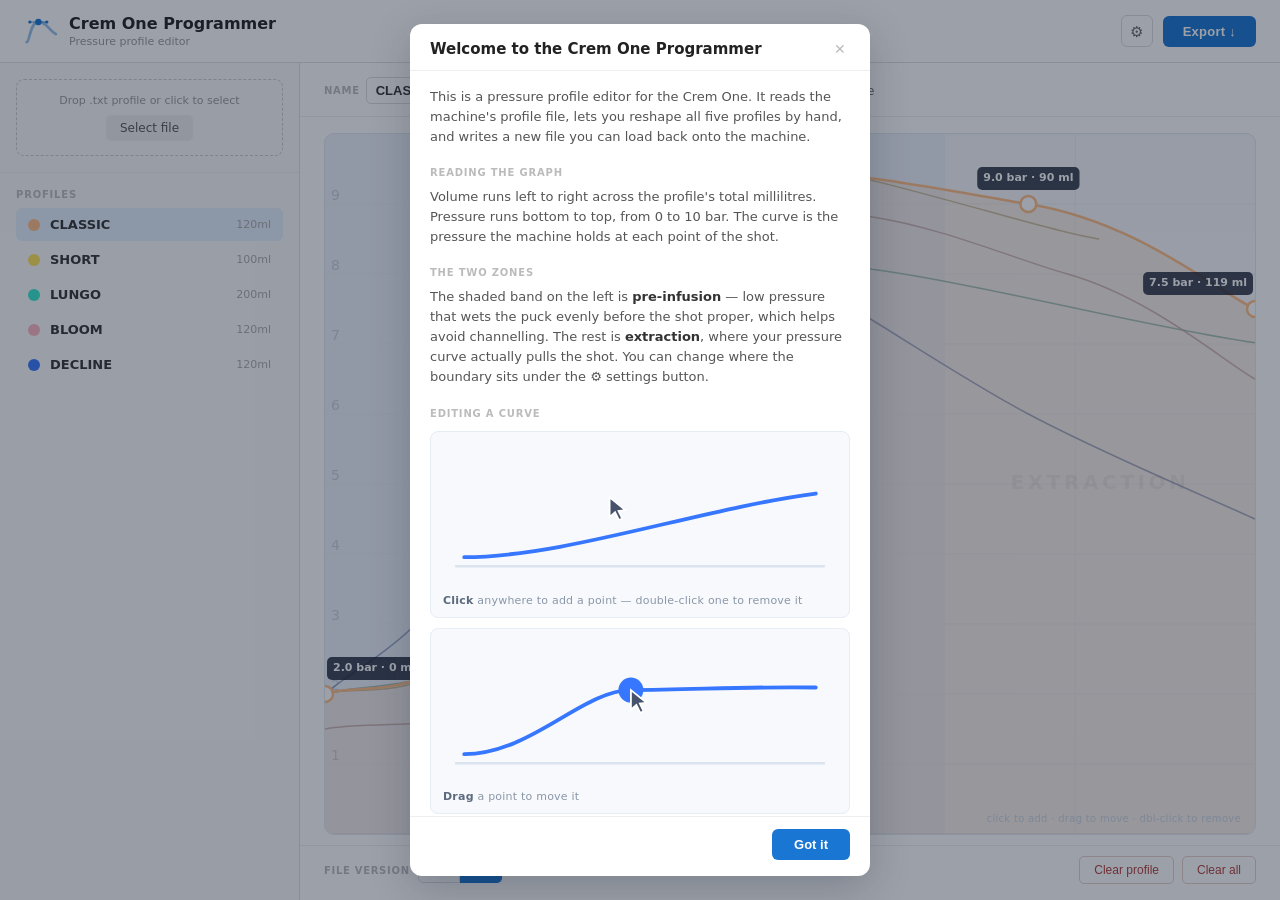
==== index.html @ 985afc42 "feat: serve the editor from GitHub Pages Renames OneProfileProgrammer.html to index.html, which is w" ====
<!doctype html>
<html lang="en">

<head>
  <meta charset="utf-8">
  <meta name="viewport" content="width=device-width, initial-scale=1, viewport-fit=cover">
  <title>Crem One Programmer — pressure profile editor</title>
  <meta name="description" content="Edit the Crem One's five pressure profiles by dragging curves, then export a file you can load back onto the machine. Runs entirely in your browser.">
  <link rel="icon" type="image/svg+xml" href="assets/favicon.svg">

  <!-- Link previews. og:image has to be absolute, so it points at the published site;
       update it if the repository or account is ever renamed. -->
  <meta property="og:type" content="website">
  <meta property="og:title" content="Crem One Programmer">
  <meta property="og:description" content="A pressure profile editor for the Crem One espresso machine.">
  <meta property="og:image" content="https://lxo96.github.io/One-Programmer/docs/images/hero.jpg">
  <meta name="twitter:card" content="summary_large_image">
  <script type="text/javascript" src="settings.js"></script>
  <script type="text/javascript" src="programmer.js"></script>
  <link rel="stylesheet" href="proggStyle.css">
</head>

<body>
  <header>
    <div class="brand">
      <!-- Decorative: the wordmark beside it already names the app, so announcing the
           logo too would just repeat it to a screen reader. -->
      <img class="brand-mark" src="assets/logo.svg" alt="" width="34" height="34">
      <div>
        <h2>Crem One Programmer</h2>
        <p class="header-sub">Pressure profile editor</p>
      </div>
    </div>
    <div class="header-actions">
      <button id="settingsButton" class="icon-button" title="Settings" aria-label="Settings">⚙</button>
      <button id="bigOutButton">Export ↓</button>
    </div>
  </header>

  <div id="app">
    <div id="left-panel">
      <div id="drop-area">
        <div class="drop-zone-inner">
          <p>Drop .txt profile or click to select</p>
          <input type="file" id="fileElem" accept=".txt" style="display:none">
          <label class="button" for="fileElem">Select file</label>
        </div>
        <p class="drop-status" id="dropStatus" role="status" aria-live="polite" hidden></p>
      </div>
      <div id="profile-list-section">
        <div class="section-label">Profiles</div>
        <div id="profile-list"></div>
      </div>
    </div>

    <div id="right-panel">
      <div id="editor-header"></div>
      <div id="canvas-area"></div>
      <div id="controls-footer">
        <div class="control-group">
          <span class="control-label">File version</span>
          <div class="version-toggle">
            <button class="ver-btn" id="ver1">v1</button>
            <button class="ver-btn active" id="ver2">v2</button>
          </div>
        </div>
        <div class="control-group control-group-end">
          <button class="danger-btn" id="clearButton">Clear profile</button>
          <button class="danger-btn" id="clearAllButton">Clear all</button>
        </div>
      </div>
    </div>
  </div>

  <a download="info.txt" id="downloadlink" style="display:none">Download</a>

  <div class="modal-backdrop" id="modal-backdrop" hidden>

    <div class="modal modal-narrow" id="confirm-modal" role="alertdialog" aria-modal="true"
         aria-labelledby="confirm-title" aria-describedby="confirm-text" hidden>
      <div class="modal-head">
        <h3 id="confirm-title">Are you sure?</h3>
        <button class="modal-close" data-close-modal aria-label="Close">✕</button>
      </div>
      <div class="modal-body">
        <p id="confirm-text"></p>
      </div>
      <div class="modal-foot">
        <button class="modal-secondary" data-close-modal>Cancel</button>
        <button class="modal-danger" id="confirmButton">Confirm</button>
      </div>
    </div>

    <div class="modal" id="settings-modal" role="dialog" aria-modal="true" aria-labelledby="settings-title" hidden>
      <div class="modal-head">
        <h3 id="settings-title">Settings</h3>
        <button class="modal-close" data-close-modal aria-label="Close">✕</button>
      </div>
      <div class="modal-body">
        <div class="setting-row">
          <label class="field-label" for="preInfusionBox">Pre-infusion</label>
          <input class="field-input num-input" id="preInfusionBox" type="number" min="0" max="240">
          <span class="unit-label">ml</span>
        </div>
        <p class="setting-help">
          Sets how much of the editor is shaded as the pre-infusion zone. This is a
          drawing guide only — the profile file has no pre-infusion field, so the
          value is not exported to the machine.
        </p>
        <p class="setting-help">
          <a href="#" id="showIntroAgain">Show the intro again</a>
        </p>
      </div>
      <div class="modal-foot">
        <button class="modal-primary" data-close-modal>Done</button>
      </div>
    </div>

    <div class="modal" id="welcome-modal" role="dialog" aria-modal="true" aria-labelledby="welcome-title" hidden>
      <div class="modal-head">
        <h3 id="welcome-title">Welcome to the Crem One Programmer</h3>
        <button class="modal-close" data-close-modal aria-label="Close">✕</button>
      </div>
      <div class="modal-body">
        <p>
          This is a pressure profile editor for the Crem One. It reads the machine's
          profile file, lets you reshape all five profiles by hand, and writes a new
          file you can load back onto the machine.
        </p>

        <h4>Reading the graph</h4>
        <p>
          Volume runs left to right across the profile's total millilitres. Pressure
          runs bottom to top, from 0 to 10 bar. The curve is the pressure the machine
          holds at each point of the shot.
        </p>

        <h4>The two zones</h4>
        <p>
          The shaded band on the left is <strong>pre-infusion</strong> — low pressure
          that wets the puck evenly before the shot proper, which helps avoid
          channelling. The rest is <strong>extraction</strong>, where your pressure
          curve actually pulls the shot. You can change where the boundary sits under
          the ⚙ settings button.
        </p>

        <h4>Editing a curve</h4>

        <div class="demo-list">

          <div class="demo">
            <svg viewBox="0 0 260 96" role="img"
                 aria-label="A cursor clicks an empty part of the graph and a new point appears, bending the curve up to meet it">
              <path class="demo-axis" d="M8 82 H252" />
              <path class="demo-curve" d="M14 76 C 80 76, 170 44, 246 34">
                <animate attributeName="d" dur="4s" repeatCount="indefinite"
                  keyTimes="0;0.42;0.55;0.92;1"
                  values="M14 76 C 80 76, 170 44, 246 34;
                          M14 76 C 80 76, 170 44, 246 34;
                          M14 76 C 56 76, 92 30, 124 30 C 166 30, 200 38, 246 34;
                          M14 76 C 56 76, 92 30, 124 30 C 166 30, 200 38, 246 34;
                          M14 76 C 80 76, 170 44, 246 34" />
              </path>
              <circle class="demo-ripple" cx="124" cy="30" r="0" opacity="0">
                <animate attributeName="r" dur="4s" repeatCount="indefinite"
                  keyTimes="0;0.42;0.46;0.62;1" values="0;0;4;18;18" />
                <animate attributeName="opacity" dur="4s" repeatCount="indefinite"
                  keyTimes="0;0.42;0.46;0.62;1" values="0;0;0.9;0;0" />
              </circle>
              <circle class="demo-point" cx="124" cy="30" r="0">
                <animate attributeName="r" dur="4s" repeatCount="indefinite"
                  keyTimes="0;0.42;0.52;0.58;0.92;1" values="0;0;8;6.5;6.5;0" />
              </circle>
              <g class="demo-cursor" transform="translate(34 72)">
                <animateTransform attributeName="transform" type="translate" dur="4s"
                  repeatCount="indefinite" keyTimes="0;0.4;0.92;1"
                  values="34 72; 124 30; 124 30; 34 72" />
                <path d="M0 0 L0 13 L3.6 9.8 L6.2 15 L8.4 14 L5.9 8.9 L10.4 8.4 Z" />
              </g>
            </svg>
            <div class="demo-caption"><strong>Click</strong> anywhere to add a point — double-click one to remove it</div>
          </div>

          <div class="demo">
            <svg viewBox="0 0 260 96" role="img"
                 aria-label="A point on the curve is dragged up and down, and the curve follows it">
              <path class="demo-axis" d="M8 82 H252" />
              <path class="demo-curve" d="M14 76 C 58 76, 92 58, 124 58 C 164 58, 198 38, 246 32">
                <animate attributeName="d" dur="4s" repeatCount="indefinite"
                  keyTimes="0;0.5;1"
                  values="M14 76 C 58 76, 92 58, 124 58 C 164 58, 198 38, 246 32;
                          M14 76 C 58 76, 92 22, 124 22 C 164 22, 198 28, 246 32;
                          M14 76 C 58 76, 92 58, 124 58 C 164 58, 198 38, 246 32" />
              </path>
              <circle class="demo-point-on" cx="124" cy="58" r="7">
                <animate attributeName="cy" dur="4s" repeatCount="indefinite"
                  keyTimes="0;0.5;1" values="58;22;58" />
              </circle>
              <g class="demo-cursor" transform="translate(124 58)">
                <animateTransform attributeName="transform" type="translate" dur="4s"
                  repeatCount="indefinite" keyTimes="0;0.5;1"
                  values="124 58; 124 22; 124 58" />
                <path d="M0 0 L0 13 L3.6 9.8 L6.2 15 L8.4 14 L5.9 8.9 L10.4 8.4 Z" />
              </g>
            </svg>
            <div class="demo-caption"><strong>Drag</strong> a point to move it</div>
          </div>

          <div class="demo">
            <svg viewBox="0 0 260 96" role="img"
                 aria-label="One of a point's two handles is pulled outward, flattening the curve leaving that point while the other side stays short">
              <path class="demo-axis" d="M8 82 H252" />
              <path class="demo-curve" d="M14 76 C 52 76, 92 57, 124 46 C 156 35, 208 30, 246 28">
                <animate attributeName="d" dur="4s" repeatCount="indefinite"
                  keyTimes="0;0.45;0.55;1"
                  values="M14 76 C 52 76, 92 57, 124 46 C 156 35, 208 30, 246 28;
                          M14 76 C 52 76, 90 46, 124 46 C 196 46, 218 32, 246 28;
                          M14 76 C 52 76, 90 46, 124 46 C 196 46, 218 32, 246 28;
                          M14 76 C 52 76, 92 57, 124 46 C 156 35, 208 30, 246 28" />
              </path>
              <path class="demo-tangent" d="M92 57 L124 46 L156 35">
                <animate attributeName="d" dur="4s" repeatCount="indefinite"
                  keyTimes="0;0.45;0.55;1"
                  values="M92 57 L124 46 L156 35;
                          M90 46 L124 46 L196 46;
                          M90 46 L124 46 L196 46;
                          M92 57 L124 46 L156 35" />
              </path>
              <circle class="demo-handle" cx="92" cy="57" r="5">
                <animate attributeName="cx" dur="4s" repeatCount="indefinite"
                  keyTimes="0;0.45;0.55;1" values="92;90;90;92" />
                <animate attributeName="cy" dur="4s" repeatCount="indefinite"
                  keyTimes="0;0.45;0.55;1" values="57;46;46;57" />
              </circle>
              <circle class="demo-handle" cx="156" cy="35" r="5">
                <animate attributeName="cx" dur="4s" repeatCount="indefinite"
                  keyTimes="0;0.45;0.55;1" values="156;196;196;156" />
                <animate attributeName="cy" dur="4s" repeatCount="indefinite"
                  keyTimes="0;0.45;0.55;1" values="35;46;46;35" />
              </circle>
              <circle class="demo-point-on" cx="124" cy="46" r="7" />
              <g class="demo-cursor" transform="translate(156 35)">
                <animateTransform attributeName="transform" type="translate" dur="4s"
                  repeatCount="indefinite" keyTimes="0;0.45;0.55;1"
                  values="156 35; 196 46; 196 46; 156 35" />
                <path d="M0 0 L0 13 L3.6 9.8 L6.2 15 L8.4 14 L5.9 8.9 L10.4 8.4 Z" />
              </g>
            </svg>
            <div class="demo-caption"><strong>Drag a handle</strong> to bend the curve — the two sides stretch independently</div>
          </div>

        </div>

        <p>
          A selected point always shows both of its handles, even when one is pulled
          right in against the point.
        </p>

        <h4>Loading a file</h4>

        <div class="demo-list">
          <div class="demo">
            <svg viewBox="0 0 260 96" role="img"
                 aria-label="A profile file being dropped onto the panel, after which the curve appears">
              <rect class="demo-dropzone" x="62" y="22" width="136" height="56" rx="9">
                <animate attributeName="stroke" dur="4.4s" repeatCount="indefinite"
                  keyTimes="0;0.40;0.46;0.88;1"
                  values="#ccd6e3;#ccd6e3;#3777FF;#3777FF;#ccd6e3"/>
                <animate attributeName="stroke-dasharray" dur="4.4s" repeatCount="indefinite"
                  keyTimes="0;0.40;0.46;0.88;1" values="5 4;5 4;0 0;0 0;5 4"/>
              </rect>
              <rect class="demo-dropfill" x="62" y="22" width="136" height="56" rx="9" opacity="0">
                <animate attributeName="opacity" dur="4.4s" repeatCount="indefinite"
                  keyTimes="0;0.40;0.46;0.88;1" values="0;0;1;1;0"/>
              </rect>

              <!-- the file being dragged in -->
              <g class="demo-file" opacity="0">
                <animateTransform attributeName="transform" type="translate" dur="4.4s"
                  repeatCount="indefinite" keyTimes="0;0.05;0.40;0.50;1"
                  values="150 -32; 150 -32; 118 32; 118 32; 150 -32"/>
                <animate attributeName="opacity" dur="4.4s" repeatCount="indefinite"
                  keyTimes="0;0.05;0.40;0.50;0.52;1" values="0;1;1;1;0;0"/>
                <path d="M0 0 h15 l7 7 v24 a3 3 0 0 1 -3 3 h-16 a3 3 0 0 1 -3 -3 v-28 a3 3 0 0 1 3 -3 z"/>
                <path class="demo-fileline" d="M6 14 H16 M6 20 H16 M6 26 H13"/>
              </g>

              <!-- and the profile it turns into -->
              <path class="demo-curve demo-loaded"
                    d="M74 66 C 86 66, 88 34, 106 34 C 130 34, 140 46, 158 52 C 170 57, 178 50, 186 44"
                    stroke-dasharray="150" stroke-dashoffset="150">
                <animate attributeName="stroke-dashoffset" dur="4.4s" repeatCount="indefinite"
                  keyTimes="0;0.50;0.70;0.88;1" values="150;150;0;0;150"/>
              </path>
            </svg>
            <div class="demo-caption"><strong>Drop a <code>.txt</code> profile</strong> on the panel at the top left — it tells you what it loaded</div>
          </div>
        </div>

        <p>
          Or press <strong>Select file</strong> to pick one, or just start from the
          profiles already loaded. All five profiles come from a single file, so
          loading one replaces the lot.
        </p>

        <h4>Exporting</h4>
        <p>
          When you're done, pick the file version your machine expects and hit Export.
          Nothing is saved between visits, so export anything you want to keep.
        </p>
      </div>
      <div class="modal-foot">
        <button class="modal-primary" data-close-modal>Got it</button>
      </div>
    </div>

  </div>
</body>

</html>
---- proggStyle.css ----
* { box-sizing: border-box; margin: 0; padding: 0; }

body {
  font-family: system-ui, -apple-system, sans-serif;
  background: #fff;
  /* dvh tracks the shrinking/growing browser chrome on phones; vh does not, which
     would push the footer below the fold. vh stays first as the fallback. */
  height: 100vh;
  height: 100dvh;
  display: flex;
  flex-direction: column;
  overflow: hidden;
  -webkit-text-size-adjust: 100%;
}

/* ── Header ── */
header {
  background: #fff;
  border-bottom: 1px solid #e0e0e0;
  padding: 14px 24px;
  display: flex;
  align-items: center;
  justify-content: space-between;
  flex-shrink: 0;
}
.brand { display: flex; align-items: center; gap: 11px; min-width: 0; }
.brand-mark { display: block; flex-shrink: 0; }

header h2 { font-size: 16px; font-weight: 700; color: #222; }
.header-sub { font-size: 11px; color: #999; margin-top: 2px; display: block; }

#bigOutButton {
  background: #1976d2;
  color: #fff;
  border: none;
  border-radius: 6px;
  padding: 8px 20px;
  font-size: 13px;
  font-weight: 600;
  cursor: pointer;
  letter-spacing: 0.02em;
}
#bigOutButton:hover { background: #1565c0; }

.header-actions { display: flex; align-items: center; gap: 10px; }

.icon-button {
  background: #fff;
  border: 1px solid #ddd;
  border-radius: 6px;
  width: 32px;
  height: 32px;
  font-size: 15px;
  line-height: 1;
  color: #666;
  cursor: pointer;
  transition: background 0.1s, border-color 0.1s, color 0.1s;
}
.icon-button:hover { background: #f2f2f2; border-color: #ccc; color: #333; }

/* ── Modals ── */
.modal-backdrop {
  position: fixed;
  inset: 0;
  background: rgba(20, 30, 48, 0.42);
  display: flex;
  align-items: center;
  justify-content: center;
  padding: 24px;
  z-index: 100;
}
.modal-backdrop[hidden] { display: none; }

.modal {
  background: #fff;
  border-radius: 12px;
  box-shadow: 0 12px 40px rgba(20, 30, 48, 0.22);
  width: 100%;
  max-width: 460px;
  max-height: 100%;
  display: flex;
  flex-direction: column;
  overflow: hidden;
}
.modal[hidden] { display: none; }

.modal-head {
  display: flex;
  align-items: center;
  justify-content: space-between;
  gap: 12px;
  padding: 16px 20px 12px;
  border-bottom: 1px solid #eee;
  flex-shrink: 0;
}
.modal-head h3 { font-size: 15px; font-weight: 700; color: #222; }

.modal-close {
  background: none;
  border: none;
  font-size: 14px;
  color: #bbb;
  cursor: pointer;
  padding: 2px 4px;
  line-height: 1;
}
.modal-close:hover { color: #666; }

.modal-body {
  padding: 16px 20px;
  overflow-y: auto;
  font-size: 13px;
  line-height: 1.55;
  color: #555;
}
.modal-body p { margin-bottom: 12px; }
.modal-body p:last-child { margin-bottom: 0; }
.modal-body h4 {
  font-size: 10px;
  font-weight: 700;
  letter-spacing: 0.08em;
  text-transform: uppercase;
  color: #bbb;
  margin: 18px 0 6px;
}
.modal-body strong { color: #333; font-weight: 600; }
.modal-body code {
  background: #f2f4f7;
  border-radius: 3px;
  padding: 1px 4px;
  font-size: 12px;
}
.modal-body a { color: #1976d2; }

/* ── Intro demos ── */
/* Looping SVG animations in the welcome modal. The motion is SMIL rather than CSS
   because the curve morphs are `d` animations, which CSS can't drive in Firefox.
   Reduced-motion is honoured in JS via pauseAnimations(), which CSS can't reach. */
.demo-list { margin: 10px 0 4px; }
.demo {
  background: #f7f9fc;
  border: 1px solid #e6edf5;
  border-radius: 8px;
  padding: 10px 12px 8px;
  margin-bottom: 10px;
}
.demo svg { display: block; width: 100%; height: auto; }
.demo-caption {
  font-size: 11px;
  color: #8a97a8;
  margin-top: 4px;
  letter-spacing: 0.02em;
}
.demo-caption strong { color: #5b6a7d; font-weight: 700; }

.demo-axis { stroke: #dbe3ee; stroke-width: 1.5; fill: none; }
.demo-curve { stroke: #3777FF; stroke-width: 2.5; fill: none; stroke-linecap: round; }
.demo-point { fill: #fff; stroke: #3777FF; stroke-width: 2.5; }
.demo-point-on { fill: #3777FF; stroke: #3777FF; stroke-width: 2.5; }
.demo-tangent { stroke: #a9bdd4; stroke-width: 1.5; fill: none; stroke-dasharray: 4 3; }
.demo-handle { fill: #fff; stroke: #3777FF; stroke-width: 2; }
.demo-cursor { fill: #46536b; stroke: #fff; stroke-width: 1.2; }
.demo-ripple { fill: none; stroke: #3777FF; stroke-width: 2; }

.demo-dropzone { fill: none; stroke: #ccd6e3; stroke-width: 2; stroke-dasharray: 5 4; }
.demo-dropfill { fill: rgba(55, 119, 255, .08); }
.demo-file { fill: #8595a8; }
.demo-fileline { stroke: #fff; stroke-width: 2; stroke-linecap: round; fill: none; }
.demo-loaded { stroke-width: 2.5; }

.setting-row { display: flex; align-items: center; gap: 8px; margin-bottom: 10px; }
.setting-help { font-size: 11px; color: #999; line-height: 1.5; }

.modal-foot {
  padding: 12px 20px 16px;
  border-top: 1px solid #eee;
  display: flex;
  justify-content: flex-end;
  flex-shrink: 0;
}
.modal-primary {
  background: #1976d2;
  color: #fff;
  border: none;
  border-radius: 6px;
  padding: 8px 22px;
  font-size: 13px;
  font-weight: 600;
  cursor: pointer;
}
.modal-primary:hover { background: #1565c0; }

.modal-narrow { max-width: 400px; }

.modal-foot { gap: 8px; }
.modal-secondary {
  background: #fff;
  color: #555;
  border: 1px solid #ddd;
  border-radius: 6px;
  padding: 8px 18px;
  font-size: 13px;
  font-weight: 600;
  cursor: pointer;
}
.modal-secondary:hover { background: #f4f4f4; }

.modal-danger {
  background: #d32f2f;
  color: #fff;
  border: none;
  border-radius: 6px;
  padding: 8px 22px;
  font-size: 13px;
  font-weight: 600;
  cursor: pointer;
}
.modal-danger:hover { background: #b71c1c; }

/* Destructive footer actions — outlined rather than filled, so they read as
   available without competing with Export for attention. */
.danger-btn {
  background: #fff;
  border: 1px solid #e6cfcf;
  border-radius: 5px;
  padding: 6px 14px;
  font-size: 12px;
  color: #b3413f;
  cursor: pointer;
  transition: background 0.1s, border-color 0.1s, color 0.1s;
}
.danger-btn:hover { background: #fdf3f3; border-color: #d99a9a; color: #96302f; }

/* ── App shell ── */
#app {
  display: flex;
  flex: 1;
  overflow: hidden;
}

/* ── Left panel ── */
#left-panel {
  width: 300px;
  min-width: 300px;
  border-right: 1px solid #e0e0e0;
  background: #fafafa;
  display: flex;
  flex-direction: column;
  overflow-y: auto;
}

.section-label {
  font-size: 10px;
  font-weight: 700;
  letter-spacing: 0.08em;
  color: #bbb;
  text-transform: uppercase;
  margin-bottom: 8px;
}

/* Drop area */
#drop-area {
  padding: 16px;
  border-bottom: 1px solid #eee;
}
.drop-zone-inner {
  border: 1.5px dashed #ccc;
  border-radius: 8px;
  padding: 14px;
  text-align: center;
  cursor: pointer;
  transition: border-color 0.15s;
}
.drop-zone-inner p { font-size: 11px; color: #999; margin-bottom: 8px; display: block; }
#drop-area.highlight .drop-zone-inner {
  border-color: #1976d2;
  background: #f0f6fe;
  border-style: solid;
}
#drop-area.highlight .drop-zone-inner p { color: #1976d2; }

/* Outcome of the last import. Colour alone doesn't carry the meaning — the text says
   what happened — so this stays readable without colour vision. */
.drop-status {
  margin-top: 9px;
  font-size: 11px;
  line-height: 1.45;
  border-radius: 5px;
  padding: 6px 9px;
  word-break: break-word;
}
.drop-status[hidden] { display: none; }
.drop-status.busy  { background: #f1f3f6; color: #6b7785; }
.drop-status.ok    { background: #e8f5ec; color: #1f7a3d; }
.drop-status.error { background: #fdeded; color: #a52a2a; }

.button {
  display: inline-block;
  padding: 6px 14px;
  background: #eee;
  cursor: pointer;
  border-radius: 5px;
  font-size: 12px;
  color: #555;
  transition: background 0.1s;
}
.button:hover { background: #e0e0e0; }

/* Profile list */
#profile-list-section {
  padding: 16px;
  flex: 1;
}
#profile-list { display: flex; flex-direction: column; gap: 2px; }

.profile-item {
  display: flex;
  align-items: center;
  gap: 10px;
  padding: 9px 12px;
  border-radius: 6px;
  cursor: pointer;
  transition: background 0.1s;
}
.profile-item:hover { background: #f0f0f0; }
.profile-item.active { background: #e3f0fd; }
.profile-dot { width: 12px; height: 12px; border-radius: 50%; flex-shrink: 0; }
.profile-name { font-size: 13px; font-weight: 600; color: #333; flex: 1; }
.profile-vol { font-size: 11px; color: #aaa; }

/* Mini overview chart */
/* ── Right panel ── */
#right-panel {
  flex: 1;
  display: flex;
  flex-direction: column;
  overflow: hidden;
}

/* Editor header (inputs) */
#editor-header {
  padding: 14px 24px 12px;
  border-bottom: 1px solid #eee;
  display: flex;
  align-items: center;
  gap: 14px;
  flex-wrap: wrap;
  flex-shrink: 0;
}
.field-group { display: flex; align-items: center; gap: 6px; }
.field-label {
  font-size: 10px;
  font-weight: 700;
  letter-spacing: 0.07em;
  color: #bbb;
  text-transform: uppercase;
}
.field-input {
  border: 1px solid #ddd;
  border-radius: 5px;
  padding: 5px 9px;
  font-size: 13px;
  color: #333;
  outline: none;
  transition: border-color 0.15s;
}
.field-input:focus { border-color: #1976d2; }
.field-input.name-input { width: 110px; font-weight: 600; text-transform: uppercase; }
.field-input.num-input { width: 60px; }
.unit-label { font-size: 11px; color: #ccc; }
.limit-row { display: flex; align-items: center; gap: 5px; font-size: 12px; color: #666; }
.limit-row input { cursor: pointer; }

/* Canvas area */
#canvas-area {
  flex: 1;
  padding: 16px 24px 10px;
  display: flex;
  flex-direction: column;
  min-height: 0;
}
.editor-canvas-wrap {
  flex: 1;
  background: #f7f9fc;
  border: 1.5px solid #e0e8f0;
  border-radius: 10px;
  overflow: hidden;
  position: relative;
  min-height: 0;
}
.editor-canvas-wrap canvas {
  width: 100%;
  height: 100%;
  cursor: crosshair;
  display: block;
  /* Without this a touch drag scrolls the page and the browser fires pointercancel,
     killing the drag mid-gesture. It also suppresses double-tap-to-zoom, which is
     what lets the double-tap-to-remove gesture through. */
  touch-action: none;
  -webkit-user-select: none;
  user-select: none;
}
.canvas-hint {
  position: absolute;
  bottom: 10px;
  right: 14px;
  font-size: 10px;
  color: #c8d4e4;
  pointer-events: none;
  letter-spacing: 0.03em;
}
/* Readout for the vertical cursor. `top` is fixed — it tracks the cursor's volume
   but stays pinned to the graph, so it never covers the curve under the pointer. */
.canvas-tooltip {
  position: absolute;
  top: 10px;
  background: rgba(20, 30, 48, 0.88);
  color: #fff;
  font-size: 12px;
  font-weight: 600;
  padding: 5px 10px;
  border-radius: 6px;
  pointer-events: none;
  white-space: nowrap;
  transform: translateX(-50%);
  opacity: 0;
  transition: opacity 0.1s;
  letter-spacing: 0.02em;
}
.canvas-tooltip.visible {
  opacity: 1;
}

/* Controls footer */
#controls-footer {
  padding: 10px 24px 16px;
  border-top: 1px solid #eee;
  display: flex;
  align-items: center;
  gap: 20px;
  flex-wrap: wrap;
  flex-shrink: 0;
}
.control-group { display: flex; align-items: center; gap: 8px; }
/* Pushes the destructive actions to the far end, away from the version toggle. */
.control-group-end { margin-left: auto; }
.control-label {
  font-size: 10px;
  font-weight: 700;
  letter-spacing: 0.07em;
  color: #bbb;
  text-transform: uppercase;
}
.version-toggle { display: flex; }
.ver-btn {
  border: 1px solid #ddd;
  background: #fff;
  padding: 5px 14px;
  font-size: 12px;
  cursor: pointer;
  color: #555;
  transition: background 0.1s, color 0.1s;
}
.ver-btn:first-child { border-radius: 5px 0 0 5px; }
.ver-btn:last-child { border-radius: 0 5px 5px 0; border-left: none; }
.ver-btn.active { background: #1976d2; color: #fff; border-color: #1976d2; }

/* ── Touch input ── */
/* Sized by input device rather than screen width: a small window on a laptop still
   wants mouse-sized controls, and a large tablet still wants finger-sized ones. */
@media (pointer: coarse) {
  .icon-button { width: 42px; height: 42px; font-size: 17px; }
  #bigOutButton { padding: 13px 22px; }
  .ver-btn { padding: 12px 20px; }
  .button { padding: 13px 20px; }
  .danger-btn { padding: 12px 16px; }
  .modal-secondary, .modal-danger { padding: 13px 22px; }
  .profile-item { padding: 13px 12px; }
  .field-input { padding: 10px 10px; font-size: 16px; }  /* 16px stops iOS zooming on focus */
  .limit-row input { width: 18px; height: 18px; }
  .modal-close { font-size: 18px; padding: 10px 13px; }
  .modal-primary { padding: 13px 26px; }
}

/* ── Narrow screens ── */
@media (max-width: 820px) {
  /* The two panels stack, and the app area becomes the scroll container so the
     header stays put. */
  #app { flex-direction: column; overflow-y: auto; }

  #left-panel {
    width: 100%;
    min-width: 0;
    flex-shrink: 0;
    border-right: none;
    border-bottom: 1px solid #e0e0e0;
    overflow: visible;
  }

  header { padding: 12px 14px; }
  header h2 { font-size: 15px; }

  #drop-area { padding: 12px 14px; }
  .drop-zone-inner { padding: 11px; }

  /* Five stacked rows would eat the screen before the graph appeared, so the profile
     list becomes a single swipeable row of chips. */
  #profile-list-section { padding: 12px 14px; flex: 0 0 auto; }
  #profile-list {
    flex-direction: row;
    gap: 8px;
    overflow-x: auto;
    padding-bottom: 4px;
    scrollbar-width: thin;
  }
  #profile-list::-webkit-scrollbar { height: 4px; }
  #profile-list::-webkit-scrollbar-thumb { background: #d8dde5; border-radius: 2px; }
  .profile-item {
    flex: 0 0 auto;
    white-space: nowrap;
    border: 1px solid #e6e6e6;
    background: #fff;
  }
  .profile-item.active { border-color: #1976d2; background: #e3f0fd; }
  .profile-name { flex: none; }

  #right-panel { overflow: visible; }
  #editor-header { padding: 12px 14px; gap: 10px; }
  #canvas-area { padding: 12px 14px 8px; }

  /* Once the page scrolls, flex:1 has no fixed height to divide up, so the graph
     needs a real one or it collapses. */
  .editor-canvas-wrap { flex: none; height: 54vh; min-height: 240px; }

  #controls-footer { padding: 10px 14px 16px; }

  .modal-backdrop { padding: 10px; }
  .modal { max-height: 92vh; }
  .modal-body { padding: 14px 16px; }
  .modal-head { padding: 14px 16px 10px; }
  .modal-foot { padding: 10px 16px 14px; }
}

@media (max-width: 430px) {
  .header-sub { display: none; }
  header h2 { font-size: 14px; }
  /* Without the strapline under it the mark can shrink to match the wordmark. */
  .brand { gap: 8px; }
  .brand-mark { width: 26px; height: 26px; }
  .editor-canvas-wrap { height: 46vh; }
  .canvas-hint { font-size: 9px; bottom: 6px; right: 8px; }
  .field-input.name-input { width: 96px; }
  .field-input.num-input { width: 62px; }
}
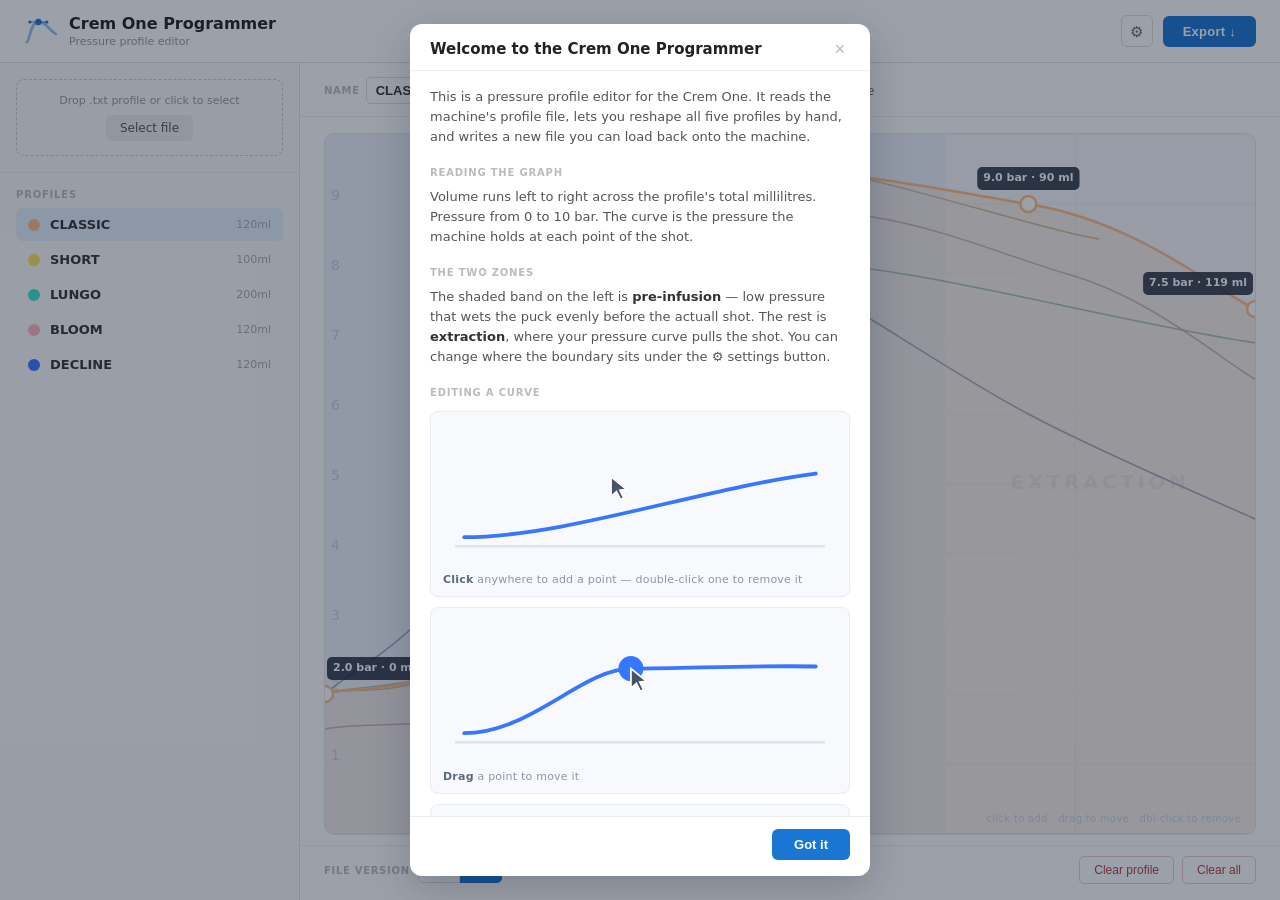
==== commit 27a4fb0c: "Final touches" ====
--- a/index.html
+++ b/index.html
@@ -104,11 +104,14 @@
         </div>
         <p class="setting-help">
           Sets how much of the editor is shaded as the pre-infusion zone. This is a
-          drawing guide only — the profile file has no pre-infusion field, so the
-          value is not exported to the machine.
+          drawing guide only and may vary between machine and setup.
         </p>
         <p class="setting-help">
           <a href="#" id="showIntroAgain">Show the intro again</a>
+        </p>
+        <p>
+          Source code:
+          <a href="https://github.com/LxO96/One-Programmer">Github.com/LxO96/One-Programmer</a>
         </p>
       </div>
       <div class="modal-foot">
@@ -131,16 +134,15 @@
         <h4>Reading the graph</h4>
         <p>
           Volume runs left to right across the profile's total millilitres. Pressure
-          runs bottom to top, from 0 to 10 bar. The curve is the pressure the machine
+          from 0 to 10 bar. The curve is the pressure the machine
           holds at each point of the shot.
         </p>
 
         <h4>The two zones</h4>
         <p>
           The shaded band on the left is <strong>pre-infusion</strong> — low pressure
-          that wets the puck evenly before the shot proper, which helps avoid
-          channelling. The rest is <strong>extraction</strong>, where your pressure
-          curve actually pulls the shot. You can change where the boundary sits under
+          that wets the puck evenly before the actuall shot. The rest is <strong>extraction</strong>, where your pressure
+          curve pulls the shot. You can change where the boundary sits under
           the ⚙ settings button.
         </p>
 
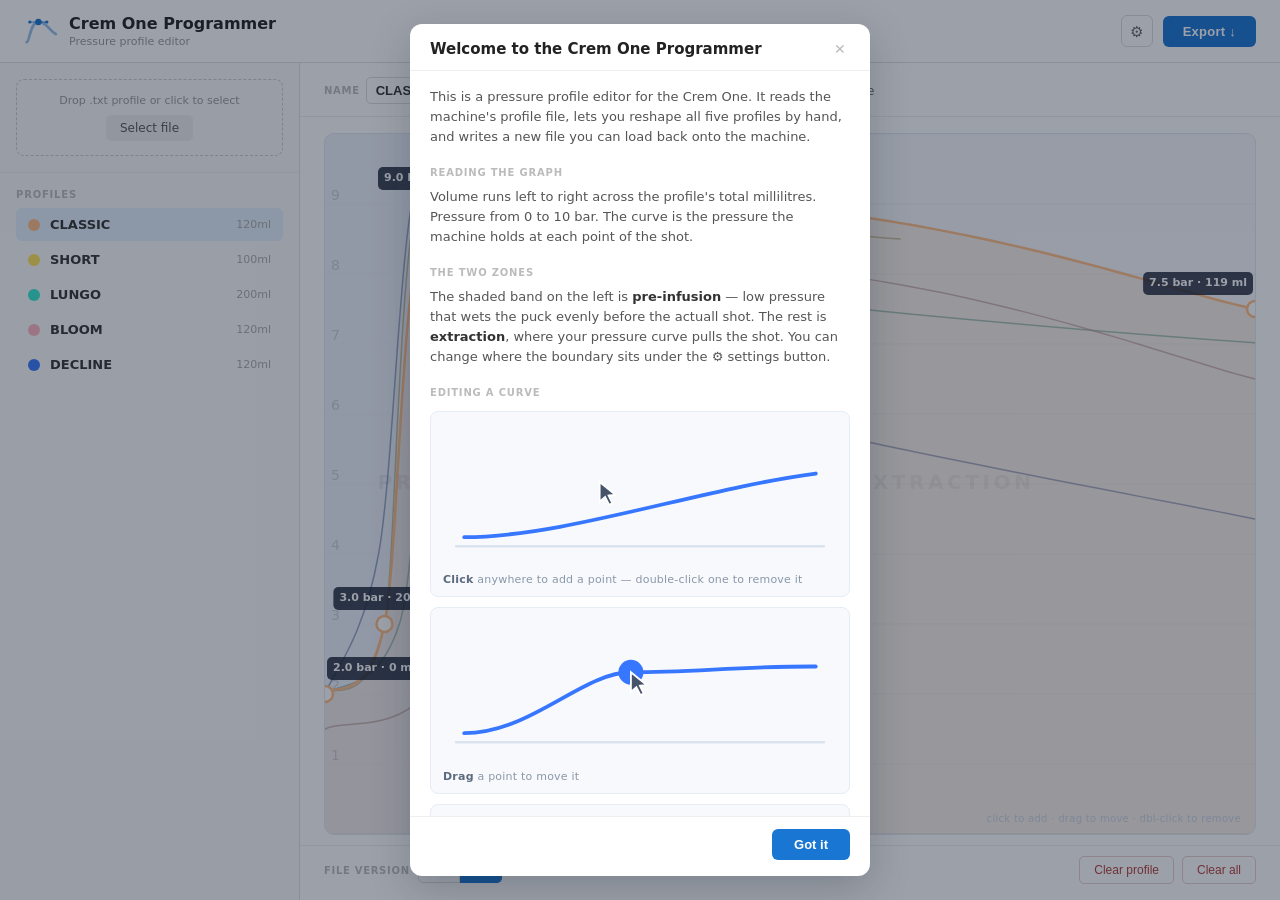
==== commit 8a439453: "Added option to turn preinfusion scaling off and smothed the scaled view border." ====
--- a/index.html
+++ b/index.html
@@ -105,6 +105,14 @@
         <p class="setting-help">
           Sets how much of the editor is shaded as the pre-infusion zone. This is a
           drawing guide only and may vary between machine and setup.
+        </p>
+        <div class="setting-row">
+          <input class="setting-check" id="squeezePreInfusionBox" type="checkbox" checked>
+          <label class="field-label" for="squeezePreInfusionBox">Squeeze pre-infusion</label>
+        </div>
+        <p class="setting-help">
+          Draws pre-infusion in the first third of the graph so extraction gets more room.
+          Turn it off to draw every millilitre the same width.
         </p>
         <p class="setting-help">
           <a href="#" id="showIntroAgain">Show the intro again</a>
--- a/proggStyle.css
+++ b/proggStyle.css
@@ -170,6 +170,8 @@
 
 .setting-row { display: flex; align-items: center; gap: 8px; margin-bottom: 10px; }
 .setting-help { font-size: 11px; color: #999; line-height: 1.5; }
+.setting-check { width: 16px; height: 16px; margin: 0; accent-color: #3777FF; cursor: pointer; }
+.setting-check + .field-label { cursor: pointer; }
 
 .modal-foot {
   padding: 12px 20px 16px;
